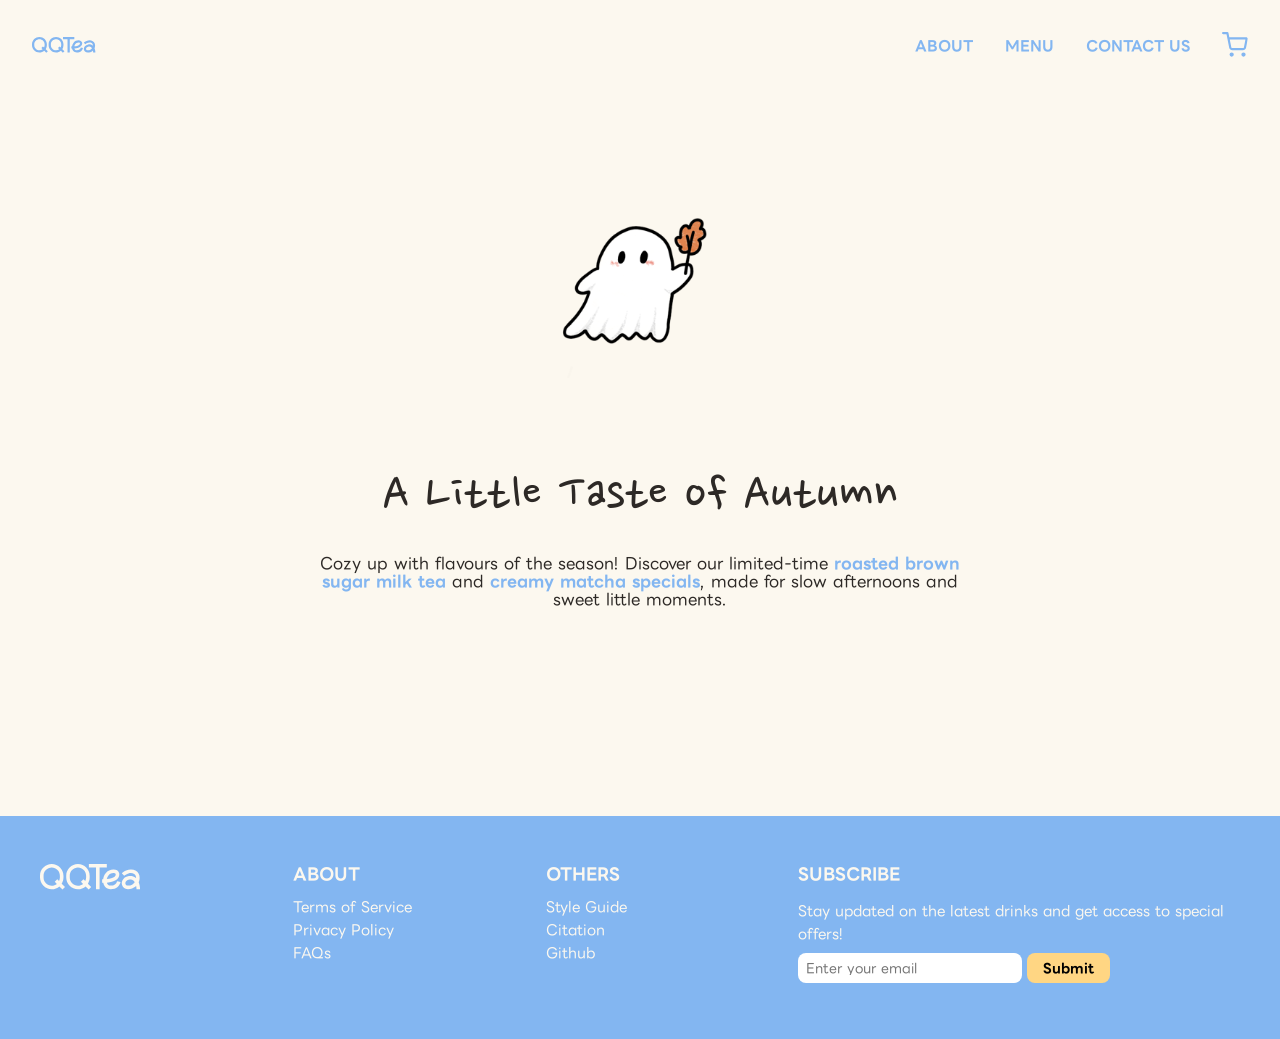
==== IAT339_QQtea/html/index.html @ dbc44f2d "Footer updated." ====
<!doctype html>
<html lang="en">
  <head>
    <meta charset="utf-8" />
    <title>Home</title>

    <link href="../css/main.css" rel="stylesheet" />
  </head>

  <body>
    <header>
      <nav class="main-nav">
        <div class="nav-left">
          <a class="nav-image-link" href="../html/index.html">
            <img
              class="nav-logo nav-image-default"
              src="../image/qqtea-icon.svg"
              alt="QQTea icon"
            />
            <img
              class="nav-logo nav-image-hover"
              src="../image/qqtea-icon-hover.svg"
              alt="QQTea icon"
            />
          </a>
        </div>

        <div class="nav-right">
          <a class="nav-link" href="../html/about.html">ABOUT</a>
          <a class="nav-link" href="../html/product-listing.html">MENU</a>
          <a class="nav-link" href="../html/contact.html">CONTACT US</a>
          <a class="nav-image-link" href="../html/cart.html">
            <img
              class="nav-cart-icon nav-image-default"
              src="../image/cart-icon.svg"
              alt="Shopping cart icon"
            />
            <img
              class="nav-cart-icon nav-image-hover"
              src="../image/cart-icon-hover.svg"
              alt="Shopping cart icon"
            />
          </a>
        </div>
      </nav>
    </header>

    <main class="seasonal-offer-section">
      <img src="../image/ghost.png" alt="Ghost" class="season-image-icon" />
      <h2>A Little Taste of Autumn</h2>
      <p>
        Cozy up with flavours of the season! Discover our limited-time
        <a class="intext-link" href="../html/brown-sugar.html"
          >roasted brown sugar milk tea</a
        >
        and <a class="intext-link" href="#seasonal">creamy matcha specials</a>,
        made for slow afternoons and sweet little moments.
      </p>
    </main>

    <footer class="site-footer">
      <div class="footer-content">
        <div>
          <a class="nav-image-link" href="../html/index.html">
            <img
              class="footer-logo"
              src="../image/qqtea-icon-footer.svg"
              alt="QQTea icon"
            />
          </a>
        </div>

        <div class="footer-link">
          <p class="footer-heading">ABOUT</p>
          <a href="#">Terms of Service</a>
          <a href="#">Privacy Policy</a>
          <a href="#">FAQs</a>
        </div>

        <div class="footer-link">
          <p class="footer-heading">OTHERS</p>
          <a href="../html/styleguide.html">Style Guide</a>
          <a href="#">Citation</a>
          <a href="https://github.com/qiaolexii7/IAT339_P01">Github</a>
        </div>

        <div class="footer-newsletter">
          <p class="footer-heading">SUBSCRIBE</p>
          <p class="newsletter-text">
            Stay updated on the latest drinks and get access to special offers!
          </p>

          <form class="newsletter-form">
            <input
              type="email"
              placeholder="Enter your email"
              aria-label="Email adress"
              required
            />
            <button type="submit">Submit</button>
          </form>
        </div>
      </div>
    </footer>
  </body>
</html>
---- IAT339_QQtea/css/main.css ----
/* 
  LOCAL FONTS
*/
@font-face {
  font-family: "Ligema";
  src: url("../fonts/ligema/LigemaDEMO.otf");
}
@font-face {
  font-family: "Nanum Pen";
  src: url("../fonts/Nanum_Pen_Script/NanumPenScript-Regular.ttf")
    format("truetype");
}
@font-face {
  font-family: "LINE Seed JP";
  src: url("../fonts/LINE_Seed_JP/LINESeedJP-Regular.ttf");
  font-weight: 400;
}
@font-face {
  font-family: "LINE Seed JP";
  src: url("../fonts/LINE_Seed_JP/LINESeedJP-Bold.ttf");
  font-weight: bold;
}

/* 
  SHARED NAVIGATION
*/

.main-nav {
  display: flex;
  align-items: center;
  justify-content: space-between;
  margin-bottom: 3rem;
}

.main-nav a {
  color: #83b6f1;
  font-weight: bold;
  text-decoration: none;
}

.main-nav a:hover,
.main-nav a:focus {
  color: #2d2926;
}

.nav-logo {
  width: 4rem;
  height: auto;
}

.nav-cart-icon {
  width: 1.65rem;
  height: auto;
}

.nav-image-default {
  display: block;
}

.nav-image-hover {
  display: none;
}

.nav-image-link:hover .nav-image-default,
.nav-image-link:focus .nav-image-default,
.nav-image-link.current .nav-image-default {
  display: none;
}

.nav-image-link:hover .nav-image-hover,
.nav-image-link:focus .nav-image-hover,
.nav-image-link.current .nav-image-hover {
  display: block;
}

#combined_elements .main-nav {
  margin-top: 1.5rem;
}

.nav-left,
.nav-right {
  display: flex;
  align-items: center;
  gap: 2rem;
}

/* 
  SHARED FOOTER STYLING
*/
.site-footer {
  color: #fcf8ef;
  background-color: #83b6f1;
  padding: 3rem 2rem;

  margin-top: 10rem;
  margin-left: -2rem;
  margin-right: -2rem;
  margin-bottom: -2rem;
}
.footer-content {
  display: grid;
  grid-template-columns: 1fr 1fr 1fr 2fr;
  gap: 2rem;
  max-width: 75rem;
  margin: 0 auto;
  align-items: start;
}
.footer-link,
.footer-newsletter {
  display: flex;
  flex-direction: column;
  gap: 0.5rem;
}
.footer-link a {
  color: #fcf8ef;
  text-decoration: none;
  font-family: "LINE Seed JP", sans-serif;
  font-size: 0.9rem;
}
.footer-link a:hover,
.footer-link a:focus {
  text-decoration: underline;
}

.footer-heading {
  font-family: "LINE Seed JP", sans-serif;
  font-size: 1.05rem;
  font-weight: bold;
  margin-bottom: 0.5rem;
}

.newsletter-form input {
  box-sizing: border-box;
  width: 14rem;
  padding: 0.5rem;
  font-family: "LINE Seed JP", sans-serif;

  border: none;
  border-radius: 0.5rem;
  margin-bottom: 0.5rem;
}
.newsletter-form button {
  font-family: "LINE Seed JP", sans-serif;
  font-weight: bold;

  padding: 0.5rem 1rem;
  background-color: #ffd683;
  border: none;
  border-radius: 0.5rem;
  cursor: pointer;

  transition-property: background-color;
  transition-duration: 0.25s;
}
.newsletter-form button:hover,
.newsletter-form button:focus {
  color: white;
  background-color: black;
}
.newsletter-text {
  font-size: 0.9rem;
  line-height: 1.6;
  margin-bottom: 0;
}

@media (max-width: 44rem) {
  .footer-content {
    grid-template-columns: 1fr;
  }
}

/*
  STYLE GUIDE STYLING 
*/
body {
  margin: 0;
  font-family: "LINE Seed JP", sans-serif;
  font-size: 0.9rem;
  padding: 2rem;
  color: #2d2926;
  background-color: #fcf8ef;
}

h1 {
  font-family: "Ligema", sans-serif;
  font-size: 5.3rem;
  font-weight: 500;
}

h2 {
  font-family: "Nanum Pen", cursive;
  font-size: 2.7rem;
  font-weight: 500;

  margin-top: 5rem;
  margin-bottom: 1.5rem;

  padding-bottom: 0.5rem;
  border-bottom: 0.1rem solid #2d2926;
}
#stylesheet-h2 {
  border-bottom: none;
}

#interactive_elements h2 {
  margin-top: 0rem;
}

h3 {
  font-family: "Nanum Pen", cursive;
  font-size: 1.5rem;
  margin-top: 1rem;
}

h4 {
  font-family: "LINE Seed JP", sans-serif;
  margin-bottom: 0.25rem;
}

p {
  font-size: 1rem;
  margin-top: 0;
}

header nav {
  display: flex;
  gap: 1rem;
  flex-wrap: wrap;
  margin-bottom: 2rem;
}

header h1 {
  margin-bottom: 0.5rem;
}

header p {
  margin-bottom: 0;
}

code {
  background-color: #eee;
  padding: 0.5rem;
  display: block;
}

/*
  STYLE GUIDE STRUCTURE -------------------
*/

.element {
  max-width: 65rem;
}

.element-title {
  font-family: "LINE Seed JP", sans-serif;
  font-size: 1.45rem;
  font-weight: bold;
  margin-top: 2.5rem;
  margin-bottom: 1rem;
}

/* 
  INTERACTIVE ELEMENTS -------------------
*/
.intext-link {
  font-weight: bold;
  text-decoration: none;
  color: #83b6f1;
}
.intext-link:hover,
.intext-link:focus {
  color: #2d2926;
}

.submit-reset-button button {
  font-family: "LINE Seed JP", sans-serif;
  font-weight: bold;

  padding: 0.5rem 1rem;

  color: white;
  background-color: #83b6f1;
  border: none;
  border-radius: 0.5rem;
  cursor: pointer;

  transition-property: background-color;
  transition-duration: 0.25s;
}
.submit-reset-button button:hover,
.submit-reset-button button:focus {
  background-color: #2d2926;
}
.submit-reset-button button[type="reset"] {
  color: #2d2926;
  background-color: #ffd683;
}
.submit-reset-button button[type="reset"]:hover,
.submit-reset-button button[type="reset"]:focus {
  color: white;
  background-color: #2d2926;
}

/* Primary action button */
.primary-button {
  font-family: "LINE Seed JP", sans-serif;
  font-size: 1rem;
  font-weight: bold;
  padding: 0.65rem 4.25rem;
  color: white;
  background-color: #83b6f1;
  border: none;
  border-radius: 0.5rem;
  cursor: pointer;
  transition-property: background-color;
  transition-duration: 0.25s;
  margin-top: 1.5rem;
  width: 100%;
}

.primary-button:hover,
.primary-button:focus {
  background-color: #2d2926;
}

.input-label-section {
  display: flex;
  flex-direction: column;
  gap: 0.5rem;
}
.input-label-section input {
  width: 10rem;
  padding: 0.5rem;

  font-family: "LINE Seed JP", sans-serif;

  border: 0.1rem solid #d9d5d2;
  border-radius: 0.5rem;
  box-sizing: border-box;
}

/* Styling for the Radio Options */
.radio-option {
  display: inline-flex;
  align-items: center;

  padding: 0.75rem 1.5rem 0.75rem 0.75rem;
  gap: 0.5rem;
  box-sizing: border-box;

  font-family: "LINE Seed JP", sans-serif;
  color: #2d2926;
  background-color: white;
  border: 0.1rem solid #d9d5d2;
  border-radius: 0.5rem;
  cursor: pointer;
}

.radio-option:has(input:checked) {
  border: 0.1rem solid #c5850f;
  background-color: #ffd683;
}
.radio-option input[type="radio"]:checked {
  accent-color: #c5850f;
}

/* Styling for the navigation button */
.nav-link {
  display: inline-block;
  font-family: "LINE Seed JP", sans-serif;
  font-weight: bold;
  color: #83b6f1;
  text-decoration: none;
  transition-property: background-color;
  transition-duration: 0.25s;
}

.nav-link:hover,
.nav-link:focus {
  color: #2d2926;
}

/* 
  TEXT ELEMENTS -------------------
*/
.heading-example h1,
.heading-example h2,
.heading-example h3,
.heading-example h4 {
  margin-top: 0.5rem;
  margin-bottom: 0.5rem;
}

/* 
  COMBINED ELEMENTS -------------------
*/

/* 
  PRODUCT LISTING SECTION -------------------
*/
.product-listing {
  display: flex;
  flex-direction: column;
  width: 16rem;
  padding: 1.5rem;

  background-color: white;
  border: 0.1rem solid #d9d5d2;
  border-radius: 1.25rem;
}
.product-listing .image-icon {
  display: block;
  width: 10rem;
  height: auto;
  margin: 0 auto;
}

.product-info {
  display: flex;
  flex-direction: column;
  flex: 1;
}
.product-info h3 {
  font-size: 1.9rem;
  line-height: 1.75rem;
  margin: 0 0 0.5rem 0;
}
.product-info h4 {
  margin: 0;
}
.product-info p {
  margin: 0 0 0.25rem 0;
}

.price-cart {
  display: flex;
  align-items: center;
  justify-content: space-between;
  margin-top: auto;
  padding-top: 1rem;
}
/*
  This button is temporarly styled individually.
  I tried applying the primary-button style but it wasn't flexble,
  the way it spans was... interesting.
*/
.product-listing-button {
  font-family: "LINE Seed JP", sans-serif;
  font-weight: bold;
  text-decoration: none;

  padding: 0.5rem 1rem;

  color: white;
  background-color: #83b6f1;
  border: none;
  border-radius: 0.5rem;
  cursor: pointer;

  transition-property: background-color;
  transition-duration: 0.25s;
}
.product-listing-button:hover,
.product-listing-button:focus {
  background-color: #2d2926;
}

.price-cart h4 {
  padding: 0.5rem 1rem;
  background-color: #ffd683;
  border-radius: 0.5rem;
}

/* 
  PAYMENT FORM SECTION -------------------
*/
.checkout-form {
  max-width: 37rem;
  margin: 0;
  padding: 1.5rem;

  background-color: white;
  border: 0.1rem solid #d9d5d2;
  border-radius: 1.25rem;
}

/* Styling text for the Payment section */
.checkout-form h1 {
  font-size: 3rem;
  margin: 0;
}
.checkout-form h4 {
  font-family: "LINE Seed JP", sans-serif;
  font-weight: bold;
  margin-bottom: 0.5rem;
}

.schedule-pickup-section {
  display: flex;
  gap: 0.5rem;
}
.schedule-pickup-section .radio-option {
  flex: 1;
}

.datetime-section {
  display: flex;
  flex-direction: column;
  gap: 0.5rem;
}
#pickup-date,
#pickup-time {
  width: 100%;
  padding: 0.5rem;
  font-family: "LINE Seed JP", sans-serif;
  border: 0.1rem solid #d9d5d2;
  border-radius: 0.5rem;
  box-sizing: border-box;
}

.pickup-method-section {
  display: flex;
}
.pickup-method-section .radio-option {
  flex: 0 0 calc(50% - 0.25rem);
}
.payment-method-section .radio-option {
  width: 100%;
  box-sizing: border-box;
  margin-bottom: 0.5rem;
}

/* Styling for Payment Info */
.payment-info-section {
  display: grid;
  grid-template-columns: 1fr 1fr;
  gap: 0.5rem;
}
.payment-info-section h4 {
  grid-column: 1 / -1;
}
.cardholder-field {
  grid-column: 1 / -1;
}
.card-number-field {
  grid-column: 1/ -1;
}
.payment-info-section label {
  display: block;
  margin-bottom: 0.25rem;
}
.payment-info-section input {
  width: 100%;
  padding: 0.5rem;

  font-family: "LINE Seed JP", sans-serif;

  border: 0.1rem solid #d9d5d2;
  border-radius: 0.5rem;
  box-sizing: border-box;
}

/*
  CHECKOUT CART SECTION -------------------
*/
.cart {
  max-width: 37rem;
  margin: 0;
  padding: 1.5rem;

  background-color: white;
  border: 0.1rem solid #d9d5d2;
  border-radius: 1.25rem;
}

.cart h1 {
  font-size: 3rem;
  margin: 0;
}
.cart h4 {
  font-size: 1rem;
  margin-bottom: 1rem;
}

.cart-item {
  display: grid;
  grid-template-columns: 25% 1fr;

  padding: 1rem;
  margin-bottom: 1rem;
}
.cart-item .image-icon {
  width: 5rem;
  height: auto;
  object-fit: cover;
}

.cart-item-info {
  display: flex;
  flex-direction: column;
}
.cart-item-info p {
  line-height: 0.5rem;
}

.cart-title-price {
  display: flex;
  align-items: center;
  justify-content: space-between;
  gap: 2rem;
}
.cart-title-price h3 {
  margin: 0;
  margin-bottom: 0.5rem;
  font-size: 1.75rem;
}
.cart-title-price h4 {
  margin: 0;
  padding: 0.5rem 1rem;
  background-color: #ffd683;
  border-radius: 0.5rem;
}

.cart-edit {
  display: flex;
  align-items: center;
  justify-content: space-between;
  width: 100%;
  margin-top: 0.25rem;
}
.cart-action {
  display: flex;
  align-items: center;
  gap: 0.5rem;
}

.edit-btn,
.remove-btn {
  font-family: "LINE Seed JP", sans-serif;
  font-weight: bold;
  color: #2d2926;

  width: 5rem;
  box-sizing: border-box;
  padding: 0.5rem;

  background: none;
  border: 0.1rem solid transparent;
  border-radius: 0.5rem;
  cursor: pointer;
}
.remove-btn {
  color: #d94f4f;
}
.edit-btn:hover,
.edit-btn:focus,
.remove-btn:hover,
.remove-btn:focus {
  background-color: #fcf8ef;
  border-color: #d9d5d2;
}

/* Styling for the Counter*/
.quantity-control {
  display: flex;
  align-items: center;
  width: fit-content;

  border: 0.1rem solid #d9d5d2;
  border-radius: 0.5rem;
  overflow: hidden;
}
.quantity-control button {
  width: 1.5rem;
  height: 1.5rem;

  border: none;
  background-color: white;
  font-size: 1rem;

  cursor: pointer;
}
.quantity-control input {
  width: 2rem;
  height: 1.5rem;

  box-sizing: border-box;
  text-align: center;

  border: none;
  border-left: 0.1rem solid #d9d5d2;
  border-right: 0.1rem solid #d9d5d2;
  outline: none;
}
/*
This hides the deafult styling html have for input type="number" or else it has the little arrow thingy that actually allows you to changed the number.
*/
.quantity-control input::-webkit-inner-spin-button,
.quantity-control input::-webkit-outer-spin-button {
  -webkit-appearance: none;
  margin: 0;
}

.cart-total {
  display: flex;
  align-items: center;
  justify-content: space-between;
  font-size: 1.25rem;
  border-top: 0.1rem solid #d9d5d2;
}

/*
  FONTS DISPLAY
*/
.font {
  margin-bottom: 2rem;
}
#ligema {
  font-family: "Ligema", sans-serif;
  font-size: 3rem;
  margin-bottom: 0;
}
#nanum {
  font-family: "Nanum Pen", cursive;
  font-size: 2.75rem;
  margin-bottom: 0;
}
#line-seed {
  font-family: "LINE Seed JP";
  font-size: 1.5rem;
  margin-bottom: 0.5rem;
}

/*
  COLORS DISPLAY
*/
.colour-palette {
  display: flex;
  flex-wrap: wrap;
  gap: 1rem;
}

.colour-swatch {
  width: 10rem;
  min-height: 8rem;
  padding: 1rem;
  border: 0.1rem solid #d9d5d2;
}

.colour-item {
  display: flex;
  align-items: center;
  gap: 2rem;
  flex: 1 1 45%;
  min-width: 30rem;
}

.colour-swatch {
  flex: 0 0 10rem;
}

.colour-usage {
  display: flex;
  align-items: center;
  flex-wrap: wrap;
  gap: 1rem;
}

.colour-usage p {
  margin: 0;
}

.colour-cream {
  background-color: #fcf8ef;
}

.colour-blue {
  background-color: #83b6f1;
}

.colour-yellow {
  background-color: #ffd683;
}

.colour-dark {
  background-color: #2d2926;
  color: white;
}

.colour-soft-gray {
  background-color: #d9d5d2;
}

.colour-gold {
  background-color: #c5850f;
  color: white;
}

.colour-red {
  background-color: #d94f4f;
  color: white;
}

/* 
  IMAGE DISPLAY
*/
.imagery-grid {
  display: block;
}

.imagery-item {
  margin-bottom: 4rem;
}

.imagery-example {
  min-height: 12rem;
  display: flex;
  align-items: center;
  justify-content: center;
  gap: 1.5rem;
}

.imagery-thumbnails img {
  max-height: 11rem;
}

.imagery-decorations {
  display: flex;
  align-items: center;
  justify-content: center;
  gap: 2rem;
}

.imagery-decorations img {
  max-height: 8em;
}

.imagery-item h3 {
  margin-bottom: 0.5rem;
}

.imagery-usage {
  display: flex;
  flex-wrap: wrap;
  gap: 2rem;
  margin-top: 1.5rem;
  align-items: flex-start;
}

.imagery-usage figure {
  margin: 0;
  flex: 0 0 auto;
}

.imagery-usage img {
  display: block;
  width: auto;
  height: 14rem;
  max-width: none;
  object-fit: contain;
}

.cart-example img {
  height: 14rem;
  width: auto;
}

.product-example img {
  height: 14rem;
  width: auto;
}

.imagery-usage figcaption {
  margin-top: 0.5rem;
  font-weight: bold;
}

/* 
  CIATATION
*/
#citations li {
  line-height: 1.6;
}

/*
  IMAGE
*/
.image-as-link {
  width: 17rem;
}

.image-icon {
  width: 5rem;
}

.product-image {
  width: 50rem;
}

/*
  DISPLAY
*/
.style-guide-header {
  margin-bottom: 3rem;
}

.style-guide-header h1 {
  margin-bottom: 0.5rem;
}

.style-guide-header p {
  margin-bottom: 0;
}

.style-guide-layout {
  display: flex;
  gap: 3rem;
}

.style-guide-nav {
  display: flex;
  flex-direction: column;
  gap: 1rem;
}

.style-guide-main {
  flex: 1;
  min-width: 0;
}

pre {
  max-width: 100%;
  max-height: 18rem;
  overflow: auto;
  padding: 1rem;
  box-sizing: border-box;

  white-space: pre-wrap;
  overflow-wrap: break-word;

  background-color: #f0eded;
  border-radius: 0.5rem;
}

.product-image {
  width: 50rem;
  max-width: 100%;
  height: auto;
}

@media (max-width: 50rem) {
  .style-guide-layout {
    flex-direction: column;
    gap: 2rem;
  }

  .style-guide-nav {
    flex-direction: row;
    flex-wrap: wrap;
    gap: 0.75rem 1.5rem;
  }

  .style-guide-nav h4 {
    width: 100%;
    margin-bottom: 0;
  }

  .style-guide-nav .nav-section-heading {
    width: 100%;
    margin-top: 1rem;
  }
}

/*
  HOME WEBPAGE STYLING
*/
.seasonal-offer-section {
  text-align: center;
  padding: 2rem 1rem 3rem;
  margin-top: 6rem;
  margin-bottom: 4rem;
}
.seasonal-offer-section h2 {
  font-size: 3.5rem;
  margin-bottom: 1rem;
  border-bottom: none;
}
.seasonal-offer-section p {
  max-width: 40rem;
  font-size: 1rem;
  margin: 0 auto;
}

.season-image-icon {
  width: 100%;
  max-width: 12rem;
  height: auto;
}

/* 
  PRODUCT LISTING WEBPAGE STYLING
*/
.product-category h2 {
  text-align: center;
  font-size: 3.5rem;
  margin-top: 6rem;
  border-bottom: none;
}
.product-category p {
  text-align: center;
  font-size: 1rem;
  margin-bottom: 3rem;
}

.product-row {
  display: grid;
  grid-template-columns: repeat(auto-fill, 18rem);
  justify-content: center;
  gap: 2.5rem;
  max-width: 60rem;
  margin: 0 auto 3rem;
}
.product-listing p {
  text-align: start;
  margin-bottom: 0.5rem;
}

/* 
  PRODUCT DETAIL WEBPAGE STYLING
*/
.product-detail-page {
  display: flex;
  flex-direction: column;
  align-items: center;

  text-align: center;

  margin-top: 6rem;
  padding: 0 2rem 4rem;
}

.product-detail-image {
  width: 10rem;
  height: auto;
  margin-bottom: 1.5rem;
}

.product-detail-name {
  font-family: "Nanum Pen", cursive;
  font-size: 3.5rem;

  margin: 0 0 0.5rem 0;
}

.product-detail-description {
  max-width: 37rem;

  font-size: 1.05rem;
  line-height: 1.25;

  margin: 0 0 3.5rem 0;
}

.product-detail-price {
  font-family: "LINE Seed JP", sans-serif;
  font-size: 1.2rem;
  font-weight: bold;

  margin-bottom: 1rem;
}

.product-detail-button {
  font-family: "LINE Seed JP", sans-serif;
  font-weight: bold;
  font-size: 1rem;
  text-decoration: none;

  min-width: 13rem;
  padding: 0.65rem 0.25rem;

  color: white;
  background-color: #83b6f1;

  border: none;
  border-radius: 0.6rem;

  cursor: pointer;

  transition-property: background-color;
  transition-duration: 0.25s;
}

.product-detail-button:hover,
.product-detail-button:focus {
  background-color: #2d2926;
}

/* ICE AND SUGAR LEVEL STYLING */
.customization-form {
  font-family: "LINE Seed JP", sans-serif;

  padding: 2rem;
  margin-top: 2rem;
  margin-bottom: 2rem;
}
.customization-form p {
  font-weight: bold;
  font-size: 1rem;

  margin: 1.5rem;
}

.customization-section {
  display: flex;
  justify-content: center;
  gap: 0.75rem;
  white-space: nowrap;

  margin-bottom: 2rem;
}

@media (max-width: 42rem) {
  .customization-section {
    flex-direction: column;
  }
}

/* 
  CART WEBPAGE STYLING
*/
.checkout-layout .cart,
.checkout-layout .checkout-form {
  margin: 0 auto;
}
.checkout-layout .primary-button {
  display: block;
  box-sizing: border-box;
  text-align: center;
  text-decoration: none;
}

/* 
  CHECKOUT WEBPAGE STYLING
*/
.payment-info-section {
  margin-bottom: 1.75rem;
}

.order-item {
  display: grid;
  grid-template-columns: 2rem 1fr auto;
}
.order-total {
  margin-top: 1.5rem;
  padding-top: 1rem;
  border-top: 0.1rem dotted #d9d5d2;
}
.total-row {
  display: flex;
  justify-content: space-between;
  align-items: center;
}
.total-row h4 {
  font-size: 1.25rem;
}

/*
  CONTACT WEBPAGE STYLING
*/
.contact-section h2 {
  text-align: center;
  font-size: 3.5rem;
  margin-top: 6rem;
  border-bottom: none;
}
.contact-section p {
  text-align: center;
  font-size: 1rem;
  margin-bottom: 3rem;
}

.contact-form {
  display: flex;
  flex-direction: column;
  max-width: 40rem;
  margin: 0 auto;

  padding: 2rem;
  border: 0.1rem solid #d9d5d2;
  border-radius: 1.25rem;
  background-color: white;
}
.contact-form label {
  display: block;
  margin-bottom: 0.5rem;
}
.contact-form input,
.contact-form textarea {
  width: 100%;
  padding: 0.5rem;
  box-sizing: border-box;
  font-family: "LINE Seed JP", sans-serif;
  border: 0.1rem solid #d9d5d2;
  border-radius: 0.5rem;
  margin-bottom: 1rem;
}
.contact-form textarea {
  min-height: 10rem;
  /* Remove textarea resize icon */
  resize: none;
}
.form-content {
  display: grid;
  grid-template-columns: 1fr 1fr;
  gap: 1rem;
}
.contact-form button {
  font-family: "LINE Seed JP", sans-serif;
  font-weight: bold;
  padding: 0.5rem 1rem;
  color: white;
  background-color: #83b6f1;
  border: none;
  border-radius: 0.5rem;
  cursor: pointer;

  transition-property: background-color;
  transition-duration: 0.25s;
}
.contact-form button:hover,
.contact-form button:focus {
  background-color: #2d2926;
}
@media (max-width: 38rem) {
  .form-content {
    grid-template-columns: 1fr;
  }
}

/*
  ABOUT WEBPAGE STYLING
*/
.about-page {
  max-width: 70rem;
}

.about-header {
  margin-bottom: 6rem;
}

.about-header h1 {
  font-family: "Ligema", sans-serif;
  font-size: 5rem;
  margin-bottom: 1rem;
}

.about-section {
  margin-bottom: 5rem;
}
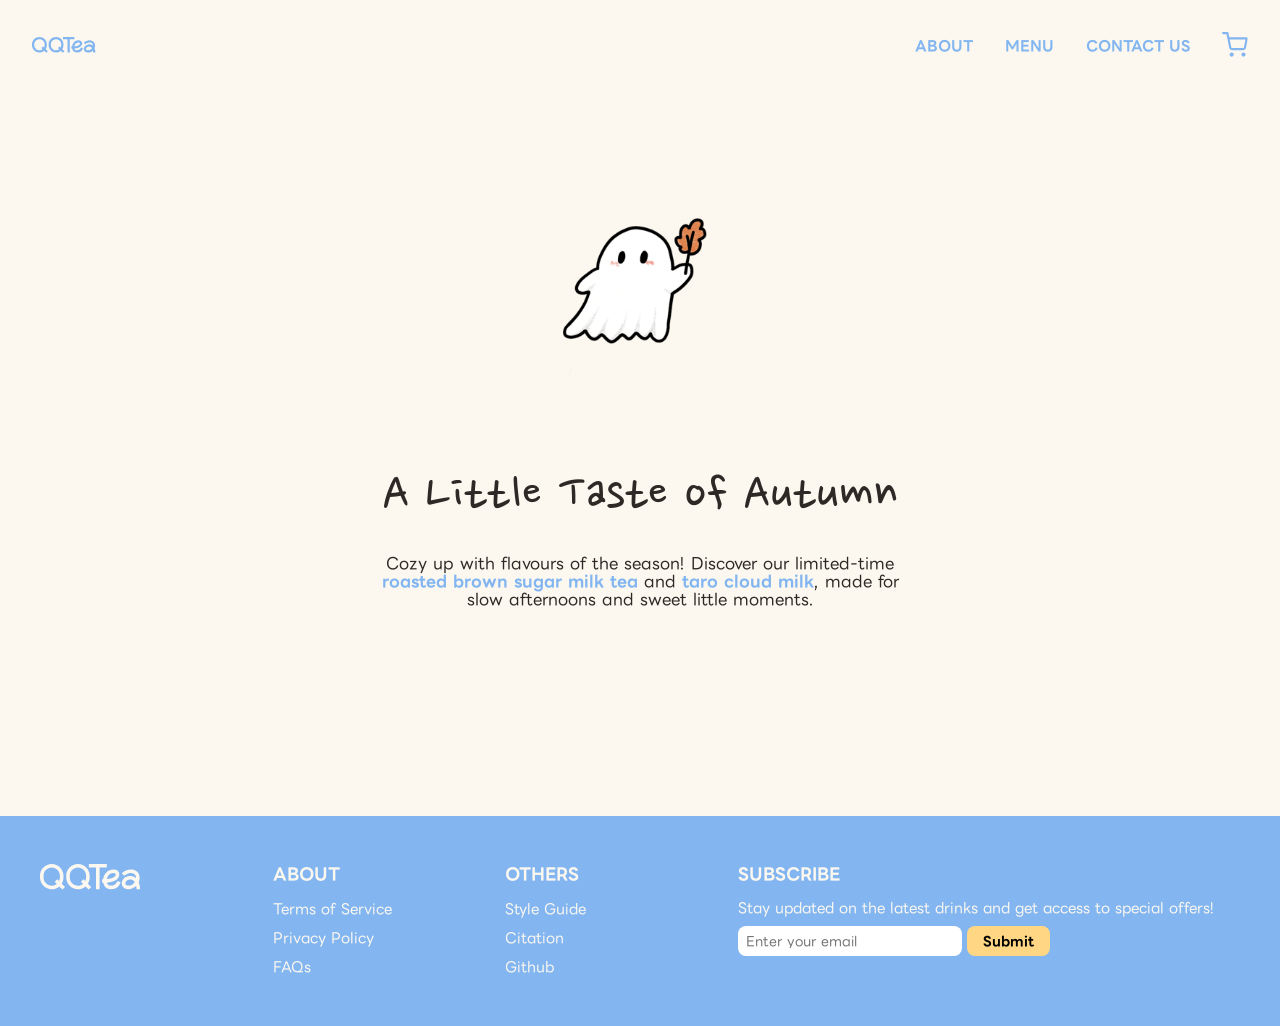
==== commit a3bf31c1: "citations + about page" ====
--- a/IAT339_QQtea/html/index.html
+++ b/IAT339_QQtea/html/index.html
@@ -2,7 +2,7 @@
 <html lang="en">
   <head>
     <meta charset="utf-8" />
-    <title>Home</title>
+    <title>QQTea Home</title>
 
     <link href="../css/main.css" rel="stylesheet" />
   </head>
@@ -53,8 +53,9 @@
         <a class="intext-link" href="../html/brown-sugar.html"
           >roasted brown sugar milk tea</a
         >
-        and <a class="intext-link" href="#seasonal">creamy matcha specials</a>,
-        made for slow afternoons and sweet little moments.
+        and
+        <a class="intext-link" href="../html/taro-cloud.html">taro cloud milk</a
+        >, made for slow afternoons and sweet little moments.
       </p>
     </main>
 
@@ -80,7 +81,7 @@
         <div class="footer-link">
           <p class="footer-heading">OTHERS</p>
           <a href="../html/styleguide.html">Style Guide</a>
-          <a href="#">Citation</a>
+          <a href="../html/citation.html">Citation</a>
           <a href="https://github.com/qiaolexii7/IAT339_P01">Github</a>
         </div>
 
--- a/IAT339_QQtea/css/main.css
+++ b/IAT339_QQtea/css/main.css
@@ -99,7 +99,7 @@
 }
 .footer-content {
   display: grid;
-  grid-template-columns: 1fr 1fr 1fr 2fr;
+  grid-template-columns: 1fr 1fr 1fr 2.5fr;
   gap: 2rem;
   max-width: 75rem;
   margin: 0 auto;
@@ -116,6 +116,7 @@
   text-decoration: none;
   font-family: "LINE Seed JP", sans-serif;
   font-size: 0.9rem;
+  line-height: 1.3rem;
 }
 .footer-link a:hover,
 .footer-link a:focus {
@@ -159,7 +160,7 @@
 }
 .newsletter-text {
   font-size: 0.9rem;
-  line-height: 1.6;
+  line-height: 1.3;
   margin-bottom: 0;
 }
 
@@ -875,13 +876,6 @@
   font-weight: bold;
 }
 
-/* 
-  CIATATION
-*/
-#citations li {
-  line-height: 1.6;
-}
-
 /*
   IMAGE
 */
@@ -986,7 +980,7 @@
   border-bottom: none;
 }
 .seasonal-offer-section p {
-  max-width: 40rem;
+  max-width: 33rem;
   font-size: 1rem;
   margin: 0 auto;
 }
@@ -1241,19 +1235,113 @@
   ABOUT WEBPAGE STYLING
 */
 .about-page {
-  max-width: 70rem;
-}
-
-.about-header {
-  margin-bottom: 6rem;
-}
-
-.about-header h1 {
-  font-family: "Ligema", sans-serif;
-  font-size: 5rem;
+  padding: 0 1rem;
+}
+
+.about-intro h2 {
+  text-align: center;
+  font-size: 3.5rem;
+  margin-top: 6rem;
+  border-bottom: none;
+}
+
+.about-intro p {
+  text-align: center;
+  font-size: 1rem;
+  margin-bottom: 3rem;
+}
+
+.about-product-image {
+  max-width: 40rem;
+  margin: 0 auto 8rem;
+}
+
+.about-product-image img {
+  display: block;
+  width: 100%;
+  height: auto;
+}
+
+.about-row {
+  display: grid;
+  grid-template-columns: 1fr 1fr;
+  align-items: center;
+  gap: 5rem;
+  max-width: 67rem;
+  margin: 0 auto 8rem;
+}
+
+.about-row-image {
+  text-align: center;
+}
+
+.about-image {
+  width: 100%;
+  max-width: 11rem;
+  height: auto;
+}
+
+.about-row-text h2 {
+  font-size: 3rem;
+  margin-top: 0;
   margin-bottom: 1rem;
-}
-
-.about-section {
-  margin-bottom: 5rem;
-}
+  border-bottom: none;
+}
+
+.about-row-text p {
+  max-width: 40rem;
+  line-height: 1.6;
+  margin-top: 0;
+  margin-bottom: 1rem;
+}
+
+.about-menu-button {
+  display: inline-block;
+
+  margin-top: 1.5rem;
+  padding: 0.65rem 2rem;
+
+  font-family: "LINE Seed JP", sans-serif;
+  font-size: 1rem;
+  font-weight: bold;
+
+  color: white;
+  background-color: #83b6f1;
+
+  border-radius: 0.5rem;
+  text-decoration: none;
+
+  transition-property: background-color;
+  transition-duration: 0.25s;
+}
+
+.about-menu-button:hover,
+.about-menu-button:focus {
+  color: white;
+  background-color: #2d2926;
+  text-decoration: none;
+}
+
+@media (max-width: 42rem) {
+  .about-row {
+    grid-template-columns: 1fr;
+    gap: 2rem;
+  }
+
+  .about-row-text {
+    text-align: left;
+  }
+}
+
+/*
+  CITATION WEBPAGE STYLING
+*/
+#typefaces h2 {
+  margin-top: 0;
+}
+
+#typefaces li,
+#icons li {
+  line-height: 1.6;
+  margin-bottom: 1rem;
+}
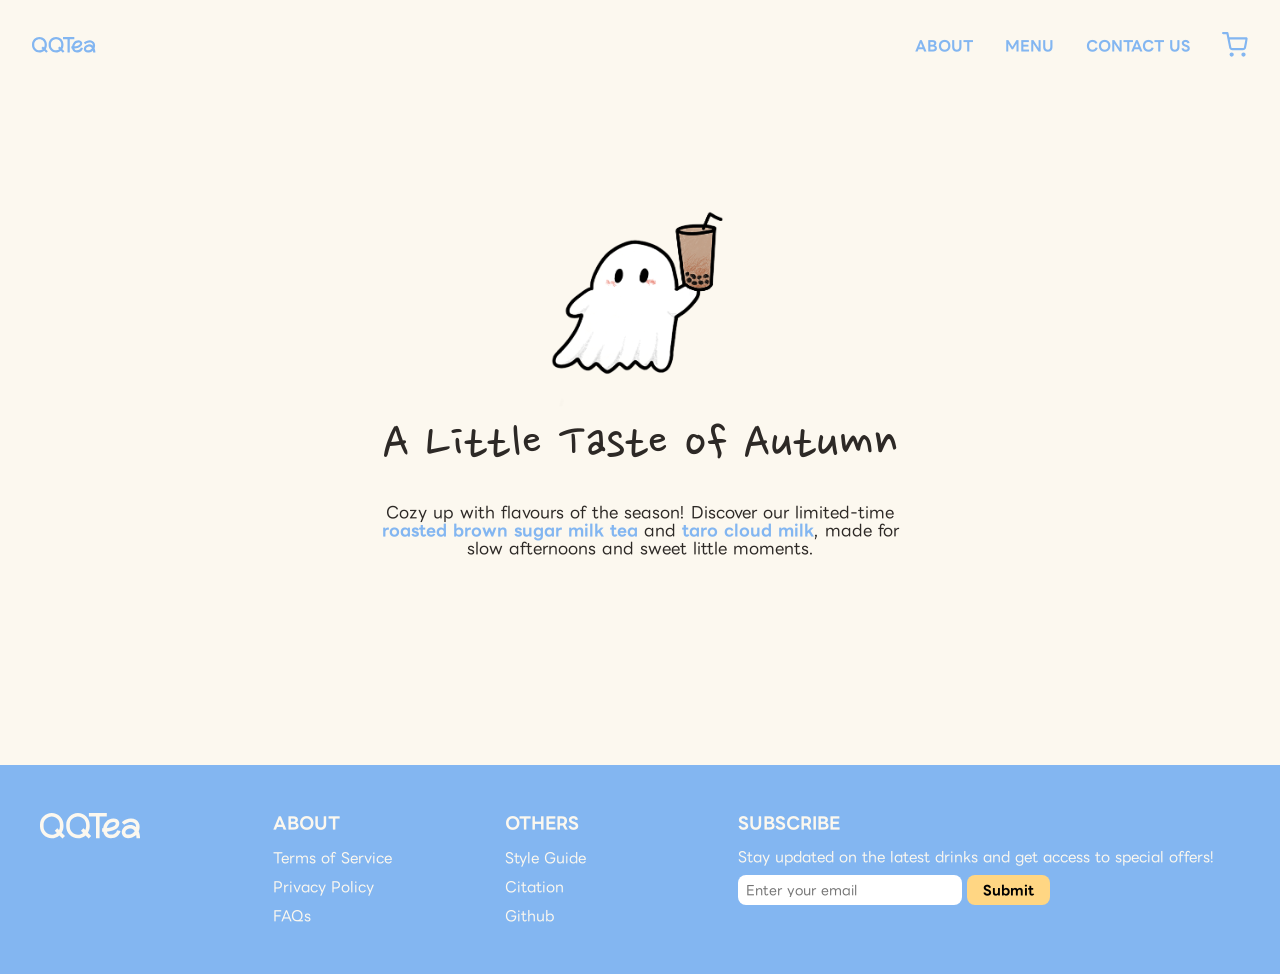
==== commit 87980faf: "all html passed thru w3 w no errors//warnings Fixes resulted changes to css as well. Now its much mo" ====
--- a/IAT339_QQtea/html/index.html
+++ b/IAT339_QQtea/html/index.html
@@ -47,7 +47,7 @@
 
     <main class="seasonal-offer-section">
       <img src="../image/ghost.png" alt="Ghost" class="season-image-icon" />
-      <h2>A Little Taste of Autumn</h2>
+      <h1>A Little Taste of Autumn</h1>
       <p>
         Cozy up with flavours of the season! Discover our limited-time
         <a class="intext-link" href="../html/brown-sugar.html"
--- a/IAT339_QQtea/css/main.css
+++ b/IAT339_QQtea/css/main.css
@@ -273,20 +273,46 @@
   color: #2d2926;
 }
 
-.submit-reset-button button {
-  font-family: "LINE Seed JP", sans-serif;
-  font-weight: bold;
-
-  padding: 0.5rem 1rem;
+/* 
+  SHARED PRIMARY BUTTON STYLING
+*/
+.submit-reset-button button,
+.primary-button,
+.product-listing-button,
+.product-detail-button,
+.contact-form button,
+.about-menu-button {
+  font-family: "LINE Seed JP", sans-serif;
+  font-weight: bold;
 
   color: white;
   background-color: #83b6f1;
+
   border: none;
   border-radius: 0.5rem;
   cursor: pointer;
 
   transition-property: background-color;
   transition-duration: 0.25s;
+}
+
+.submit-reset-button button:hover,
+.submit-reset-button button:focus,
+.primary-button:hover,
+.primary-button:focus,
+.product-listing-button:hover,
+.product-listing-button:focus,
+.product-detail-button:hover,
+.product-detail-button:focus,
+.contact-form button:hover,
+.contact-form button:focus,
+.about-menu-button:hover,
+.about-menu-button:focus {
+  background-color: #2d2926;
+}
+
+.submit-reset-button button {
+  padding: 0.5rem 1rem;
 }
 .submit-reset-button button:hover,
 .submit-reset-button button:focus {
@@ -304,17 +330,8 @@
 
 /* Primary action button */
 .primary-button {
-  font-family: "LINE Seed JP", sans-serif;
   font-size: 1rem;
-  font-weight: bold;
   padding: 0.65rem 4.25rem;
-  color: white;
-  background-color: #83b6f1;
-  border: none;
-  border-radius: 0.5rem;
-  cursor: pointer;
-  transition-property: background-color;
-  transition-duration: 0.25s;
   margin-top: 1.5rem;
   width: 100%;
 }
@@ -393,10 +410,6 @@
 }
 
 /* 
-  COMBINED ELEMENTS -------------------
-*/
-
-/* 
   PRODUCT LISTING SECTION -------------------
 */
 .product-listing {
@@ -446,20 +459,8 @@
   the way it spans was... interesting.
 */
 .product-listing-button {
-  font-family: "LINE Seed JP", sans-serif;
-  font-weight: bold;
   text-decoration: none;
-
   padding: 0.5rem 1rem;
-
-  color: white;
-  background-color: #83b6f1;
-  border: none;
-  border-radius: 0.5rem;
-  cursor: pointer;
-
-  transition-property: background-color;
-  transition-duration: 0.25s;
 }
 .product-listing-button:hover,
 .product-listing-button:focus {
@@ -472,10 +473,11 @@
   border-radius: 0.5rem;
 }
 
-/* 
-  PAYMENT FORM SECTION -------------------
-*/
-.checkout-form {
+/*
+  CART & CHECKOUT
+*/
+.checkout-form,
+.cart {
   max-width: 37rem;
   margin: 0;
   padding: 1.5rem;
@@ -485,15 +487,26 @@
   border-radius: 1.25rem;
 }
 
-/* Styling text for the Payment section */
-.checkout-form h1 {
+.checkout-form h1,
+.cart h1 {
   font-size: 3rem;
   margin: 0;
 }
-.checkout-form h4 {
-  font-family: "LINE Seed JP", sans-serif;
-  font-weight: bold;
+
+/* 
+  PAYMENT FORM SECTION -------------------
+*/
+/* Styling text for the Payment section */
+
+.checkout-form h2,
+.checkout-form h3 {
+  font-family: "LINE Seed JP", sans-serif;
+  font-size: 0.9rem;
+  font-weight: bold;
+  margin-top: 1.33em;
   margin-bottom: 0.5rem;
+  padding-bottom: 0;
+  border-bottom: none;
 }
 
 .schedule-pickup-section {
@@ -536,6 +549,7 @@
   display: grid;
   grid-template-columns: 1fr 1fr;
   gap: 0.5rem;
+  margin-bottom: 1.75rem;
 }
 .payment-info-section h4 {
   grid-column: 1 / -1;
@@ -564,23 +578,13 @@
 /*
   CHECKOUT CART SECTION -------------------
 */
-.cart {
-  max-width: 37rem;
-  margin: 0;
-  padding: 1.5rem;
-
-  background-color: white;
-  border: 0.1rem solid #d9d5d2;
-  border-radius: 1.25rem;
-}
-
-.cart h1 {
-  font-size: 3rem;
-  margin: 0;
-}
-.cart h4 {
-  font-size: 1rem;
-  margin-bottom: 1rem;
+.cart h2 {
+  font-family: "LINE Seed JP", sans-serif;
+  font-weight: bold;
+  font-size: 0.9rem;
+  margin-top: 1.2rem;
+  margin-bottom: 0.5rem;
+  border-bottom: none;
 }
 
 .cart-item {
@@ -745,6 +749,7 @@
   width: 10rem;
   min-height: 8rem;
   padding: 1rem;
+  flex: 0 0 10rem;
   border: 0.1rem solid #d9d5d2;
 }
 
@@ -754,10 +759,6 @@
   gap: 2rem;
   flex: 1 1 45%;
   min-width: 30rem;
-}
-
-.colour-swatch {
-  flex: 0 0 10rem;
 }
 
 .colour-usage {
@@ -887,10 +888,6 @@
   width: 5rem;
 }
 
-.product-image {
-  width: 50rem;
-}
-
 /*
   DISPLAY
 */
@@ -915,11 +912,26 @@
   display: flex;
   flex-direction: column;
   gap: 1rem;
+}
+
+.style-guide-nav-heading {
+  font-family: "LINE Seed JP", sans-serif;
+  font-size: 0.9rem;
+  font-weight: bold;
+  margin-top: 1rem;
+  margin-bottom: 0.25rem;
 }
 
 .style-guide-main {
   flex: 1;
   min-width: 0;
+}
+
+.heading-one-example {
+  font-family: "Ligema", sans-serif;
+  font-size: 5.3rem;
+  font-weight: 500;
+  margin-bottom: 0;
 }
 
 pre {
@@ -954,7 +966,7 @@
     gap: 0.75rem 1.5rem;
   }
 
-  .style-guide-nav h4 {
+  .style-guide-nav-heading {
     width: 100%;
     margin-bottom: 0;
   }
@@ -974,11 +986,16 @@
   margin-top: 6rem;
   margin-bottom: 4rem;
 }
-.seasonal-offer-section h2 {
+
+.seasonal-offer-section h1 {
+  font-family: "Nanum Pen", cursive;
   font-size: 3.5rem;
+  font-weight: 500;
   margin-bottom: 1rem;
-  border-bottom: none;
-}
+  margin-top: 0;
+  padding-bottom: 0.5rem;
+}
+
 .seasonal-offer-section p {
   max-width: 33rem;
   font-size: 1rem;
@@ -987,13 +1004,22 @@
 
 .season-image-icon {
   width: 100%;
-  max-width: 12rem;
+  max-width: 22rem;
+  margin-bottom: 0;
   height: auto;
 }
 
 /* 
   PRODUCT LISTING WEBPAGE STYLING
 */
+.page-title-hidden {
+  position: absolute;
+  width: 1px;
+  height: 1px;
+  overflow: hidden;
+  clip: rect(0, 0, 0, 0);
+}
+
 .product-category h2 {
   text-align: center;
   font-size: 3.5rem;
@@ -1064,24 +1090,12 @@
 }
 
 .product-detail-button {
-  font-family: "LINE Seed JP", sans-serif;
-  font-weight: bold;
   font-size: 1rem;
   text-decoration: none;
 
   min-width: 13rem;
   padding: 0.65rem 0.25rem;
-
-  color: white;
-  background-color: #83b6f1;
-
-  border: none;
   border-radius: 0.6rem;
-
-  cursor: pointer;
-
-  transition-property: background-color;
-  transition-duration: 0.25s;
 }
 
 .product-detail-button:hover,
@@ -1122,11 +1136,26 @@
 /* 
   CART WEBPAGE STYLING
 */
+.cart-demo-title {
+  font-family: "Ligema", sans-serif;
+  font-size: 3rem;
+  font-weight: 500;
+  margin: 0;
+}
+
+.cart-demo-heading {
+  font-size: 1rem;
+  font-weight: bold;
+  margin-bottom: 1rem;
+}
+
 .checkout-layout .cart,
 .checkout-layout .checkout-form {
   margin: 0 auto;
 }
-.checkout-layout .primary-button {
+/* Shared primary button styling: checkout and contact form */
+.checkout-layout .primary-button,
+.contact-form .primary-button {
   display: block;
   box-sizing: border-box;
   text-align: center;
@@ -1136,8 +1165,18 @@
 /* 
   CHECKOUT WEBPAGE STYLING
 */
-.payment-info-section {
-  margin-bottom: 1.75rem;
+.checkout-demo-title {
+  font-family: "Ligema", sans-serif;
+  font-size: 3rem;
+  font-weight: 500;
+  margin: 0;
+}
+
+.checkout-demo-heading {
+  font-family: "LINE Seed JP", sans-serif;
+  font-size: 0.9rem;
+  font-weight: bold;
+  margin-bottom: 0.5rem;
 }
 
 .order-item {
@@ -1161,11 +1200,12 @@
 /*
   CONTACT WEBPAGE STYLING
 */
-.contact-section h2 {
+.contact-section h1 {
   text-align: center;
+  font-family: "Nanum Pen", cursive;
   font-size: 3.5rem;
+  font-weight: 500;
   margin-top: 6rem;
-  border-bottom: none;
 }
 .contact-section p {
   text-align: center;
@@ -1208,19 +1248,6 @@
   grid-template-columns: 1fr 1fr;
   gap: 1rem;
 }
-.contact-form button {
-  font-family: "LINE Seed JP", sans-serif;
-  font-weight: bold;
-  padding: 0.5rem 1rem;
-  color: white;
-  background-color: #83b6f1;
-  border: none;
-  border-radius: 0.5rem;
-  cursor: pointer;
-
-  transition-property: background-color;
-  transition-duration: 0.25s;
-}
 .contact-form button:hover,
 .contact-form button:focus {
   background-color: #2d2926;
@@ -1238,9 +1265,11 @@
   padding: 0 1rem;
 }
 
-.about-intro h2 {
+.about-intro h1 {
   text-align: center;
+  font-family: "Nanum Pen", cursive;
   font-size: 3.5rem;
+  font-weight: 500;
   margin-top: 6rem;
   border-bottom: none;
 }
@@ -1266,7 +1295,7 @@
   display: grid;
   grid-template-columns: 1fr 1fr;
   align-items: center;
-  gap: 5rem;
+  gap: 2rem;
   max-width: 67rem;
   margin: 0 auto 8rem;
 }
@@ -1297,22 +1326,10 @@
 
 .about-menu-button {
   display: inline-block;
-
   margin-top: 1.5rem;
   padding: 0.65rem 2rem;
-
-  font-family: "LINE Seed JP", sans-serif;
   font-size: 1rem;
-  font-weight: bold;
-
-  color: white;
-  background-color: #83b6f1;
-
-  border-radius: 0.5rem;
   text-decoration: none;
-
-  transition-property: background-color;
-  transition-duration: 0.25s;
 }
 
 .about-menu-button:hover,
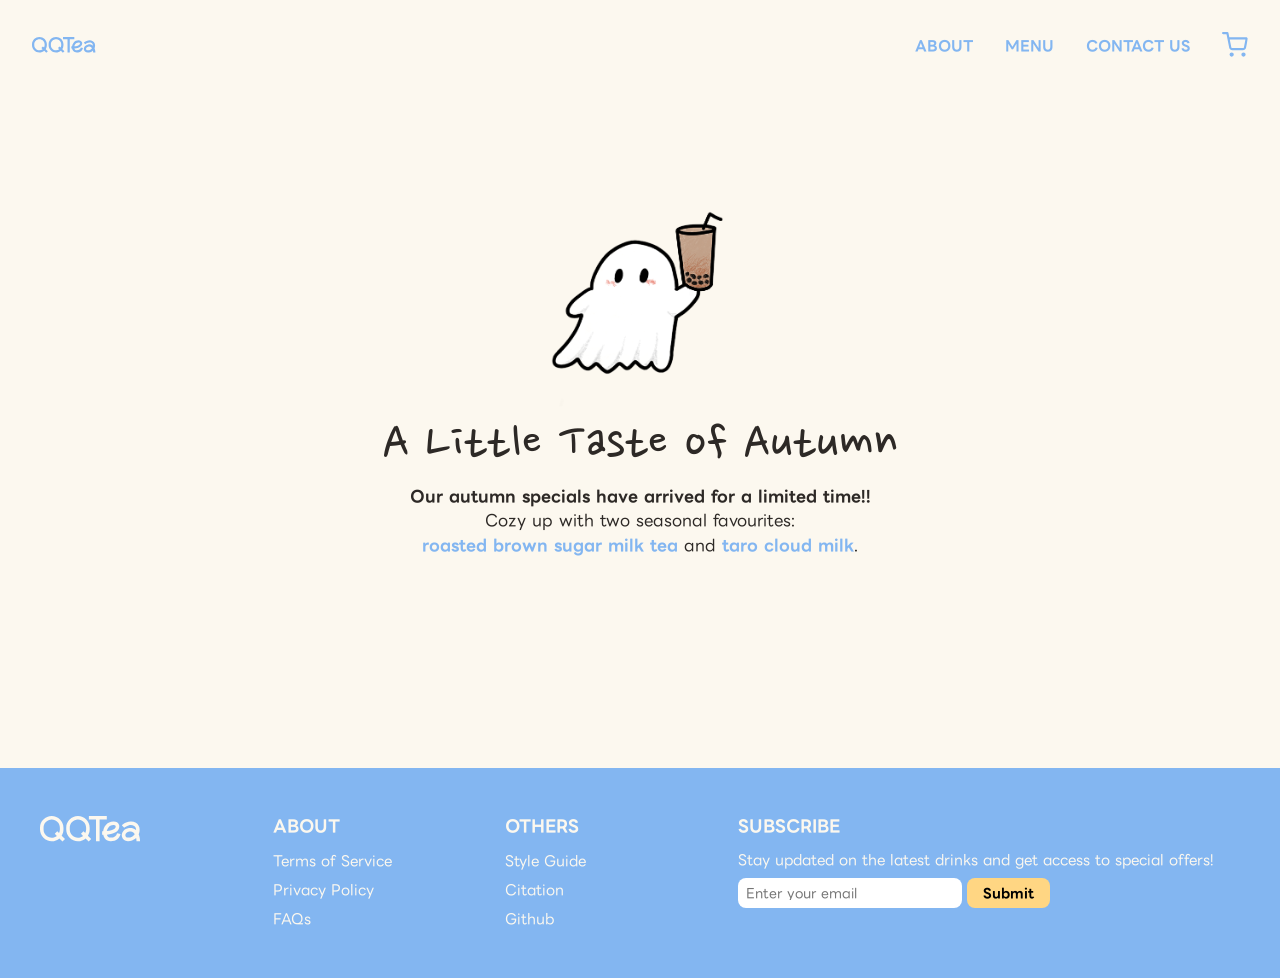
==== commit e87736d1: "more polishings - better about pg layout - better event display - better accessibility - slightly mo" ====
--- a/IAT339_QQtea/html/index.html
+++ b/IAT339_QQtea/html/index.html
@@ -20,7 +20,7 @@
             <img
               class="nav-logo nav-image-hover"
               src="../image/qqtea-icon-hover.svg"
-              alt="QQTea icon"
+              alt=""
             />
           </a>
         </div>
@@ -38,7 +38,7 @@
             <img
               class="nav-cart-icon nav-image-hover"
               src="../image/cart-icon-hover.svg"
-              alt="Shopping cart icon"
+              alt=""
             />
           </a>
         </div>
@@ -46,16 +46,22 @@
     </header>
 
     <main class="seasonal-offer-section">
-      <img src="../image/ghost.png" alt="Ghost" class="season-image-icon" />
+      <img src="../image/ghost.png" alt="Ghost illustartion holding a cup of bubble tea"" class="season-image-icon" />
       <h1>A Little Taste of Autumn</h1>
-      <p>
-        Cozy up with flavours of the season! Discover our limited-time
-        <a class="intext-link" href="../html/brown-sugar.html"
-          >roasted brown sugar milk tea</a
-        >
-        and
-        <a class="intext-link" href="../html/taro-cloud.html">taro cloud milk</a
-        >, made for slow afternoons and sweet little moments.
+      <p class="seasonal-text">
+        <span>
+          <strong>Our autumn specials have arrived for a limited time!!</strong>
+        </span>
+        <span> Cozy up with two seasonal favourites: </span>
+        <span>
+          <a class="intext-link" href="../html/brown-sugar.html"
+            >roasted brown sugar milk tea</a
+          >
+          and
+          <a class="intext-link" href="../html/taro-cloud.html"
+            >taro cloud milk</a
+          >.
+        </span>
       </p>
     </main>
 
--- a/IAT339_QQtea/css/main.css
+++ b/IAT339_QQtea/css/main.css
@@ -171,7 +171,7 @@
 }
 
 /*
-  STYLE GUIDE STYLING 
+  GLOBAL TYPOGRAPHY
 */
 body {
   margin: 0;
@@ -183,8 +183,8 @@
 }
 
 h1 {
-  font-family: "Ligema", sans-serif;
-  font-size: 5.3rem;
+  font-family: "Nanum Pen", cursive;
+  font-size: 3.5rem;
   font-weight: 500;
 }
 
@@ -192,19 +192,6 @@
   font-family: "Nanum Pen", cursive;
   font-size: 2.7rem;
   font-weight: 500;
-
-  margin-top: 5rem;
-  margin-bottom: 1.5rem;
-
-  padding-bottom: 0.5rem;
-  border-bottom: 0.1rem solid #2d2926;
-}
-#stylesheet-h2 {
-  border-bottom: none;
-}
-
-#interactive_elements h2 {
-  margin-top: 0rem;
 }
 
 h3 {
@@ -245,9 +232,19 @@
 }
 
 /*
+  SHARED PAGE INTRO STYLING
+*/
+.product-category h2,
+.contact-section h1,
+.about-intro h1 {
+  text-align: center;
+  margin-top: 6rem;
+  margin-bottom: 0.5rem;
+}
+
+/*
   STYLE GUIDE STRUCTURE -------------------
 */
-
 .element {
   max-width: 65rem;
 }
@@ -489,6 +486,7 @@
 
 .checkout-form h1,
 .cart h1 {
+  font-family: "Ligema", sans-serif;
   font-size: 3rem;
   margin: 0;
 }
@@ -505,8 +503,6 @@
   font-weight: bold;
   margin-top: 1.33em;
   margin-bottom: 0.5rem;
-  padding-bottom: 0;
-  border-bottom: none;
 }
 
 .schedule-pickup-section {
@@ -551,8 +547,9 @@
   gap: 0.5rem;
   margin-bottom: 1.75rem;
 }
-.payment-info-section h4 {
+.payment-info-section h3 {
   grid-column: 1 / -1;
+  margin-bottom: 0;
 }
 .cardholder-field {
   grid-column: 1 / -1;
@@ -575,6 +572,12 @@
   box-sizing: border-box;
 }
 
+.datetime-section label,
+.payment-info-section label {
+  display: block;
+  margin-bottom: 0.25rem;
+}
+
 /*
   CHECKOUT CART SECTION -------------------
 */
@@ -584,7 +587,6 @@
   font-size: 0.9rem;
   margin-top: 1.2rem;
   margin-bottom: 0.5rem;
-  border-bottom: none;
 }
 
 .cart-item {
@@ -695,7 +697,6 @@
   border: none;
   border-left: 0.1rem solid #d9d5d2;
   border-right: 0.1rem solid #d9d5d2;
-  outline: none;
 }
 /*
 This hides the deafult styling html have for input type="number" or else it has the little arrow thingy that actually allows you to changed the number.
@@ -896,6 +897,8 @@
 }
 
 .style-guide-header h1 {
+  font-family: "Ligema", sans-serif;
+  font-size: 5.3rem;
   margin-bottom: 0.5rem;
 }
 
@@ -925,6 +928,17 @@
 .style-guide-main {
   flex: 1;
   min-width: 0;
+}
+
+.style-guide-main > section > h2 {
+  margin-top: 5rem;
+  margin-bottom: 1.5rem;
+  padding-bottom: 0.5rem;
+  border-bottom: 0.1rem solid #2d2926;
+}
+
+.style-guide-main > section:first-of-type > h2 {
+  margin-top: 0;
 }
 
 .heading-one-example {
@@ -980,6 +994,11 @@
 /*
   HOME WEBPAGE STYLING
 */
+.seasonal-text span {
+  display: block;
+  margin-bottom: 0.4rem;
+}
+
 .seasonal-offer-section {
   text-align: center;
   padding: 2rem 1rem 3rem;
@@ -988,10 +1007,7 @@
 }
 
 .seasonal-offer-section h1 {
-  font-family: "Nanum Pen", cursive;
-  font-size: 3.5rem;
-  font-weight: 500;
-  margin-bottom: 1rem;
+  margin-bottom: 0;
   margin-top: 0;
   padding-bottom: 0.5rem;
 }
@@ -1021,10 +1037,7 @@
 }
 
 .product-category h2 {
-  text-align: center;
   font-size: 3.5rem;
-  margin-top: 6rem;
-  border-bottom: none;
 }
 .product-category p {
   text-align: center;
@@ -1066,9 +1079,6 @@
 }
 
 .product-detail-name {
-  font-family: "Nanum Pen", cursive;
-  font-size: 3.5rem;
-
   margin: 0 0 0.5rem 0;
 }
 
@@ -1200,13 +1210,6 @@
 /*
   CONTACT WEBPAGE STYLING
 */
-.contact-section h1 {
-  text-align: center;
-  font-family: "Nanum Pen", cursive;
-  font-size: 3.5rem;
-  font-weight: 500;
-  margin-top: 6rem;
-}
 .contact-section p {
   text-align: center;
   font-size: 1rem;
@@ -1265,24 +1268,15 @@
   padding: 0 1rem;
 }
 
-.about-intro h1 {
-  text-align: center;
-  font-family: "Nanum Pen", cursive;
-  font-size: 3.5rem;
-  font-weight: 500;
-  margin-top: 6rem;
-  border-bottom: none;
-}
-
 .about-intro p {
   text-align: center;
   font-size: 1rem;
-  margin-bottom: 3rem;
+  margin-bottom: 2rem;
 }
 
 .about-product-image {
-  max-width: 40rem;
-  margin: 0 auto 8rem;
+  max-width: 45rem;
+  margin: 0 auto 5rem;
 }
 
 .about-product-image img {
@@ -1292,38 +1286,43 @@
 }
 
 .about-row {
-  display: grid;
-  grid-template-columns: 1fr 1fr;
-  align-items: center;
-  gap: 2rem;
-  max-width: 67rem;
-  margin: 0 auto 8rem;
+  position: relative;
+  box-sizing: border-box;
+  width: 90%;
+  max-width: 60rem;
+  margin: 0 auto 5rem;
+  padding: 7rem 3rem 2rem;
 }
 
 .about-row-image {
-  text-align: center;
+  position: absolute;
+  top: 1rem;
+  right: 3rem;
 }
 
 .about-image {
+  width: 12vw;
+  min-width: 7rem;
+  max-width: 10rem;
+  height: auto;
+}
+.about-leaf {
+  max-width: 8rem;
+}
+
+.about-row-text h2 {
+  margin: 0 0 2rem;
+  padding: 0;
+}
+
+.about-row-text p {
   width: 100%;
-  max-width: 11rem;
-  height: auto;
-}
-
-.about-row-text h2 {
-  font-size: 3rem;
-  margin-top: 0;
-  margin-bottom: 1rem;
-  border-bottom: none;
-}
-
-.about-row-text p {
-  max-width: 40rem;
+  max-width: none;
   line-height: 1.6;
-  margin-top: 0;
-  margin-bottom: 1rem;
-}
-
+  margin: 0 0 1.5rem;
+}
+
+/* Menu button */
 .about-menu-button {
   display: inline-block;
   margin-top: 1.5rem;
@@ -1335,28 +1334,23 @@
 .about-menu-button:hover,
 .about-menu-button:focus {
   color: white;
-  background-color: #2d2926;
   text-decoration: none;
 }
 
-@media (max-width: 42rem) {
+@media (max-width: 50rem) {
   .about-row {
-    grid-template-columns: 1fr;
-    gap: 2rem;
+    width: 92%;
+    padding: 8rem 2rem 2rem;
   }
 
-  .about-row-text {
-    text-align: left;
+  .about-row-image {
+    right: 2rem;
   }
 }
 
 /*
   CITATION WEBPAGE STYLING
 */
-#typefaces h2 {
-  margin-top: 0;
-}
-
 #typefaces li,
 #icons li {
   line-height: 1.6;
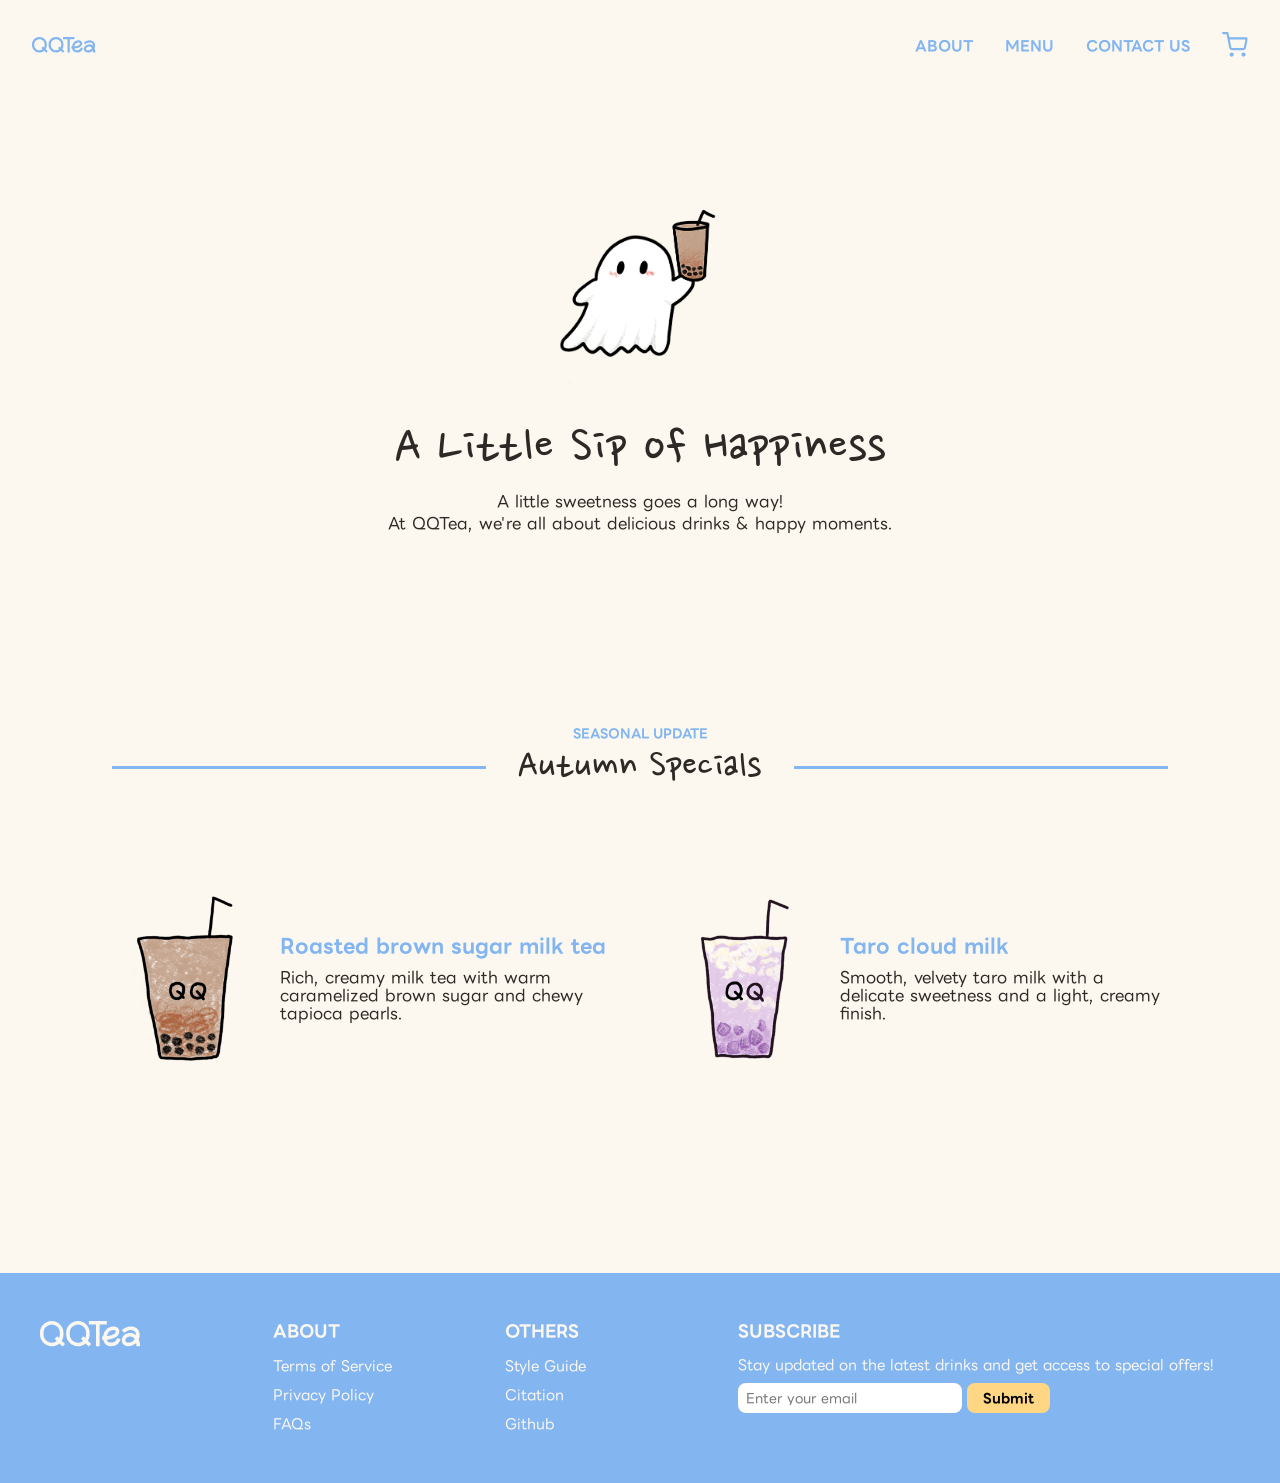
==== commit 2e06f930: "seasonal updates section:)" ====
--- a/IAT339_QQtea/html/index.html
+++ b/IAT339_QQtea/html/index.html
@@ -45,24 +45,70 @@
       </nav>
     </header>
 
-    <main class="seasonal-offer-section">
-      <img src="../image/ghost.png" alt="Ghost illustartion holding a cup of bubble tea"" class="season-image-icon" />
-      <h1>A Little Taste of Autumn</h1>
-      <p class="seasonal-text">
-        <span>
-          <strong>Our autumn specials have arrived for a limited time!!</strong>
-        </span>
-        <span> Cozy up with two seasonal favourites: </span>
-        <span>
-          <a class="intext-link" href="../html/brown-sugar.html"
-            >roasted brown sugar milk tea</a
-          >
-          and
-          <a class="intext-link" href="../html/taro-cloud.html"
-            >taro cloud milk</a
-          >.
-        </span>
-      </p>
+    <main class="home-page">
+      <section class="home-hero">
+        <img src="../image/ghost.png" alt="" class="home-hero-image" />
+
+        <h1>A Little Sip of Happiness</h1>
+
+        <p>
+          A little sweetness goes a long way!<br />
+          At QQTea, we're all about delicious drinks &amp; happy moments.
+        </p>
+      </section>
+
+      <section class="home-specials">
+        <p class="home-update-label">SEASONAL UPDATE</p>
+
+        <div class="home-specials-heading">
+          <span class="home-heading-line" aria-hidden="true"></span>
+
+          <h2>Autumn Specials</h2>
+
+          <span class="home-heading-line" aria-hidden="true"></span>
+        </div>
+
+        <div class="home-specials-grid">
+          <article class="home-special-item">
+            <a href="../html/brown-sugar.html">
+              <img
+                src="../image/brown-sugar-milk-tea-icon.png"
+                alt="Roasted brown sugar milk tea"
+              />
+            </a>
+
+            <div class="home-special-info">
+              <h3>
+                <a href="../html/brown-sugar.html">
+                  Roasted brown sugar milk tea
+                </a>
+              </h3>
+
+              <p>
+                Rich, creamy milk tea with warm caramelized brown sugar and
+                chewy tapioca pearls.
+              </p>
+            </div>
+          </article>
+
+          <article class="home-special-item">
+            <a href="../html/taro-cloud.html">
+              <img src="../image/taro-cloud-milk.png" alt="Taro cloud milk" />
+            </a>
+
+            <div class="home-special-info">
+              <h3>
+                <a href="../html/taro-cloud.html"> Taro cloud milk </a>
+              </h3>
+
+              <p>
+                Smooth, velvety taro milk with a delicate sweetness and a light,
+                creamy finish.
+              </p>
+            </div>
+          </article>
+        </div>
+      </section>
     </main>
 
     <footer class="site-footer">
@@ -101,7 +147,7 @@
             <input
               type="email"
               placeholder="Enter your email"
-              aria-label="Email adress"
+              aria-label="Email address"
               required
             />
             <button type="submit">Submit</button>
--- a/IAT339_QQtea/css/main.css
+++ b/IAT339_QQtea/css/main.css
@@ -464,7 +464,8 @@
   background-color: #2d2926;
 }
 
-.price-cart h4 {
+.product-listing-price {
+  font-weight: bold;
   padding: 0.5rem 1rem;
   background-color: #ffd683;
   border-radius: 0.5rem;
@@ -994,35 +995,102 @@
 /*
   HOME WEBPAGE STYLING
 */
-.seasonal-text span {
-  display: block;
-  margin-bottom: 0.4rem;
-}
-
-.seasonal-offer-section {
+.home-hero {
+  max-width: 50rem;
+  margin: 0 auto;
+  padding: 5rem 1rem 8rem;
   text-align: center;
-  padding: 2rem 1rem 3rem;
-  margin-top: 6rem;
-  margin-bottom: 4rem;
-}
-
-.seasonal-offer-section h1 {
-  margin-bottom: 0;
-  margin-top: 0;
-  padding-bottom: 0.5rem;
-}
-
-.seasonal-offer-section p {
-  max-width: 33rem;
-  font-size: 1rem;
+}
+
+.home-hero-image {
+  width: 20rem;
+  max-width: 100%;
+  height: auto;
+}
+
+.home-hero h1 {
+  margin: 1.5rem 0 0.5rem;
+}
+
+.home-hero p {
   margin: 0 auto;
-}
-
-.season-image-icon {
-  width: 100%;
-  max-width: 22rem;
-  margin-bottom: 0;
+  line-height: 1.35;
+}
+
+.home-specials {
+  max-width: 66rem;
+  margin: 0 auto;
+  padding: 4rem 1rem 2rem;
+}
+
+.home-update-label {
+  margin: 0;
+  text-align: center;
+  color: #83b6f1;
+  font-size: 0.8rem;
+  font-weight: bold;
+}
+
+.home-specials-heading {
+  display: flex;
+  align-items: center;
+  gap: 2rem;
+  margin-bottom: 5rem;
+}
+
+.home-specials-heading h2 {
+  margin: 0;
+  white-space: nowrap;
+}
+
+.home-heading-line {
+  flex: 1;
+  height: 0.2rem;
+  background-color: #83b6f1;
+}
+
+.home-specials-grid {
+  display: flex;
+  flex-wrap: wrap;
+  gap: 4rem;
+}
+
+.home-special-item {
+  display: flex;
+  flex: 1 1 25rem;
+  flex-wrap: wrap;
+  align-items: center;
+  gap: 1.5rem;
+}
+
+.home-special-item img {
+  width: 9rem;
+  max-width: 100%;
   height: auto;
+}
+
+.home-special-info {
+  flex: 1 1 12rem;
+}
+
+.home-special-info h3 {
+  margin: 0 0 0.75rem;
+  font-family: "LINE Seed JP", sans-serif;
+  font-size: 1.25rem;
+}
+
+.home-special-info h3 a {
+  color: #83b6f1;
+  text-decoration: none;
+}
+
+.home-special-info h3 a:hover,
+.home-special-info h3 a:focus {
+  color: #2d2926;
+}
+
+.home-special-info p {
+  margin: 0;
 }
 
 /* 
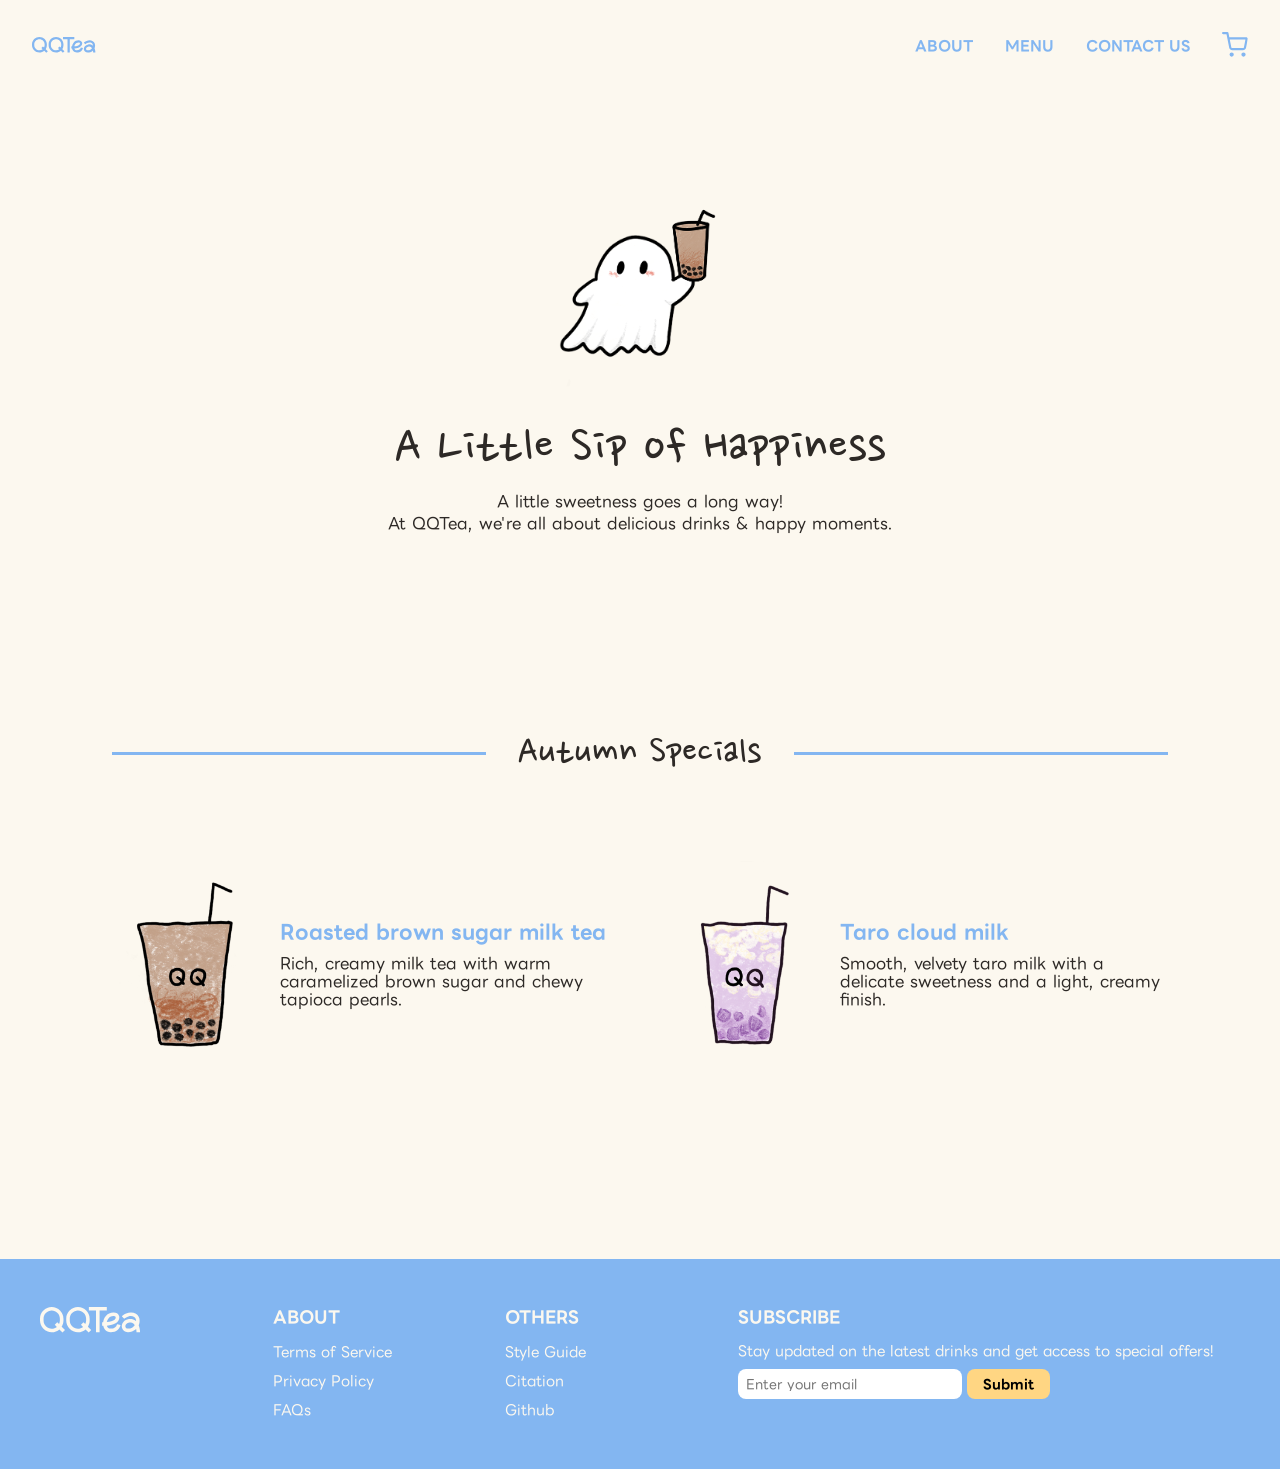
==== commit 667c4a34: "cleaning up" ====
--- a/IAT339_QQtea/html/index.html
+++ b/IAT339_QQtea/html/index.html
@@ -20,7 +20,7 @@
             <img
               class="nav-logo nav-image-hover"
               src="../image/qqtea-icon-hover.svg"
-              alt=""
+              alt="QQTea icon"
             />
           </a>
         </div>
@@ -38,7 +38,7 @@
             <img
               class="nav-cart-icon nav-image-hover"
               src="../image/cart-icon-hover.svg"
-              alt=""
+              alt="Shopping cart icon"
             />
           </a>
         </div>
@@ -58,8 +58,6 @@
       </section>
 
       <section class="home-specials">
-        <p class="home-update-label">SEASONAL UPDATE</p>
-
         <div class="home-specials-heading">
           <span class="home-heading-line" aria-hidden="true"></span>
 
@@ -69,7 +67,7 @@
         </div>
 
         <div class="home-specials-grid">
-          <article class="home-special-item">
+          <div class="home-special-item">
             <a href="../html/brown-sugar.html">
               <img
                 src="../image/brown-sugar-milk-tea-icon.png"
@@ -89,9 +87,9 @@
                 chewy tapioca pearls.
               </p>
             </div>
-          </article>
+          </div>
 
-          <article class="home-special-item">
+          <div class="home-special-item">
             <a href="../html/taro-cloud.html">
               <img src="../image/taro-cloud-milk.png" alt="Taro cloud milk" />
             </a>
@@ -106,7 +104,7 @@
                 creamy finish.
               </p>
             </div>
-          </article>
+          </div>
         </div>
       </section>
     </main>
--- a/IAT339_QQtea/css/main.css
+++ b/IAT339_QQtea/css/main.css
@@ -1023,14 +1023,6 @@
   padding: 4rem 1rem 2rem;
 }
 
-.home-update-label {
-  margin: 0;
-  text-align: center;
-  color: #83b6f1;
-  font-size: 0.8rem;
-  font-weight: bold;
-}
-
 .home-specials-heading {
   display: flex;
   align-items: center;
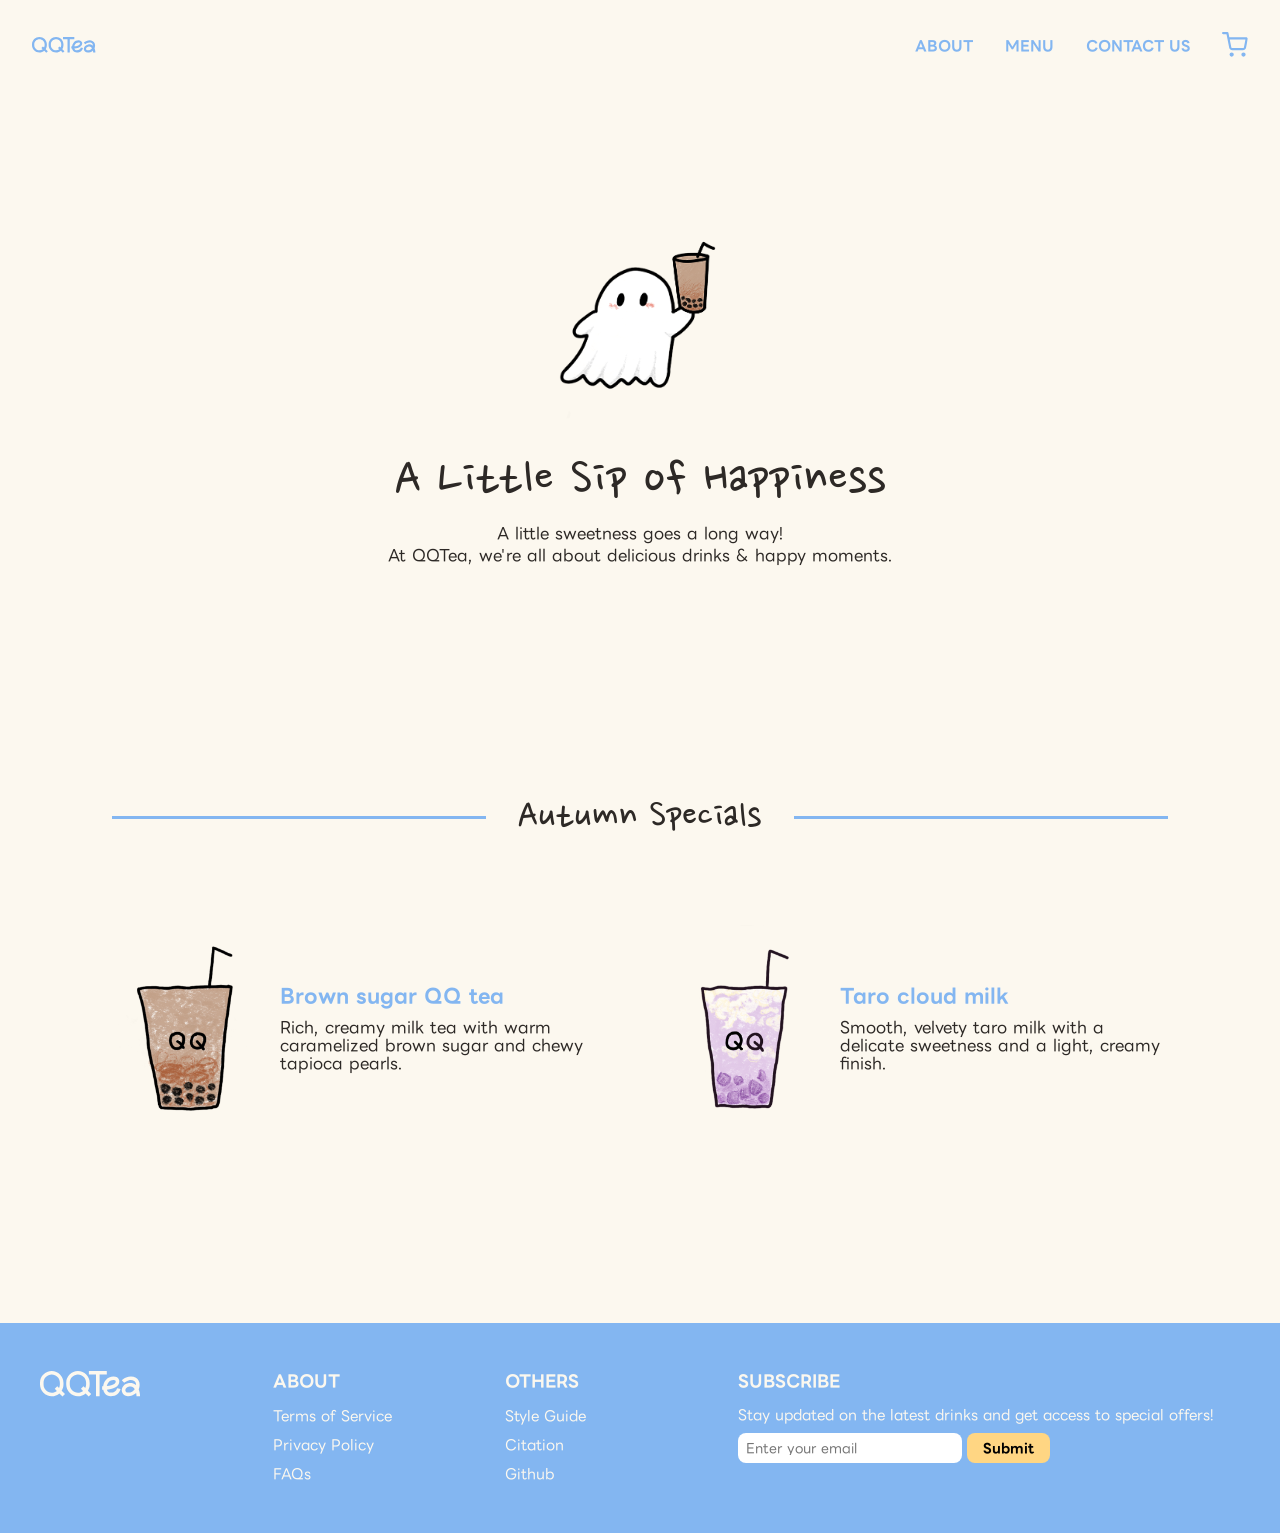
==== commit 8669a2c8: "FINAL clean ups" ====
--- a/IAT339_QQtea/html/index.html
+++ b/IAT339_QQtea/html/index.html
@@ -77,9 +77,7 @@
 
             <div class="home-special-info">
               <h3>
-                <a href="../html/brown-sugar.html">
-                  Roasted brown sugar milk tea
-                </a>
+                <a href="../html/brown-sugar.html"> Brown sugar QQ tea </a>
               </h3>
 
               <p>
--- a/IAT339_QQtea/css/main.css
+++ b/IAT339_QQtea/css/main.css
@@ -998,7 +998,7 @@
 .home-hero {
   max-width: 50rem;
   margin: 0 auto;
-  padding: 5rem 1rem 8rem;
+  padding: 7rem 1rem 8rem;
   text-align: center;
 }
 
@@ -1020,7 +1020,7 @@
 .home-specials {
   max-width: 66rem;
   margin: 0 auto;
-  padding: 4rem 1rem 2rem;
+  padding: 6rem 1rem 2rem;
 }
 
 .home-specials-heading {
@@ -1335,8 +1335,8 @@
 }
 
 .about-product-image {
-  max-width: 45rem;
-  margin: 0 auto 5rem;
+  max-width: 47rem;
+  margin: 5rem auto 7rem;
 }
 
 .about-product-image img {
@@ -1356,7 +1356,7 @@
 
 .about-row-image {
   position: absolute;
-  top: 1rem;
+  top: 3rem;
   right: 3rem;
 }
 
